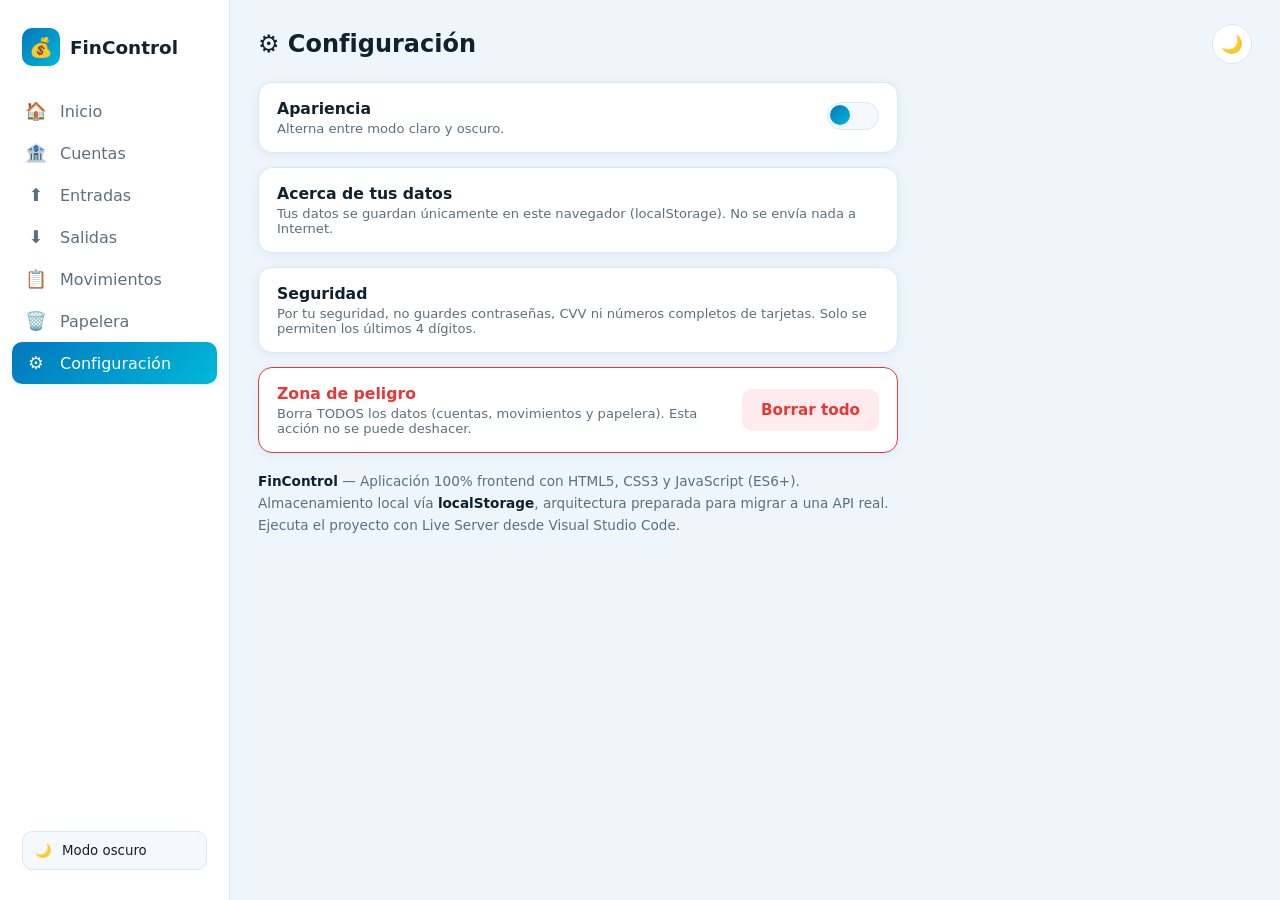
==== configuracion.html @ 9997af48 "Add files via upload" ====
<!DOCTYPE html>
<html lang="es">
<head>
  <meta charset="UTF-8">
  <meta name="viewport" content="width=device-width, initial-scale=1.0">
  <title>FinControl — Configuración</title>
  <link rel="stylesheet" href="css/base.css">
  <link rel="stylesheet" href="css/configuracion.css">
</head>
<body>
  <div class="app-layout">
    <aside class="sidebar">
      <div class="brand">
        <div class="logo">💰</div>
        <span>FinControl</span>
      </div>
      <nav id="sidebar-nav"></nav>
      <div class="sidebar-footer">
        <button class="theme-toggle-btn" data-theme-toggle type="button">
          <span class="theme-icon">🌙</span>
          <span class="theme-label">Modo oscuro</span>
        </button>
      </div>
    </aside>

    <main class="content">
      <header class="page-header">
        <h1>⚙️ Configuración</h1>
        <div class="header-actions">
          <button class="btn-icon" data-theme-toggle type="button" title="Cambiar tema">
            <span class="theme-icon">🌙</span>
          </button>
        </div>
      </header>

      <div class="settings-list">
        <div class="setting-item">
          <div class="setting-info">
            <h3>Apariencia</h3>
            <p>Alterna entre modo claro y oscuro.</p>
          </div>
          <div class="setting-control">
            <button class="switch-btn" data-theme-toggle type="button" aria-label="Cambiar tema">
              <span class="knob"></span>
            </button>
          </div>
        </div>

        <div class="setting-item">
          <div class="setting-info">
            <h3>Acerca de tus datos</h3>
            <p>Tus datos se guardan únicamente en este navegador (localStorage). No se envía nada a Internet.</p>
          </div>
        </div>

        <div class="setting-item">
          <div class="setting-info">
            <h3>Seguridad</h3>
            <p>Por tu seguridad, no guardes contraseñas, CVV ni números completos de tarjetas. Solo se permiten los últimos 4 dígitos.</p>
          </div>
        </div>

        <div class="setting-item danger-zone">
          <div class="setting-info">
            <h3>Zona de peligro</h3>
            <p>Borra TODOS los datos (cuentas, movimientos y papelera). Esta acción no se puede deshacer.</p>
          </div>
          <div class="setting-control">
            <button class="btn btn-danger" id="clear-all-btn" type="button">Borrar todo</button>
          </div>
        </div>
      </div>

      <div class="about-box">
        <strong>FinControl</strong> — Aplicación 100% frontend con HTML5, CSS3 y JavaScript (ES6+).
        Almacenamiento local vía <strong>localStorage</strong>, arquitectura preparada para migrar a una API real.
        Ejecuta el proyecto con Live Server desde Visual Studio Code.
      </div>
    </main>

    <nav class="bottom-nav" id="bottom-nav"></nav>
  </div>

  <div class="modal-overlay" id="modal-overlay">
    <div class="modal">
      <h2 id="modal-title">Confirmar</h2>
      <p id="modal-text"></p>
      <div class="modal-actions">
        <button class="btn btn-outline" id="modal-cancel" type="button">Cancelar</button>
        <button class="btn btn-danger" id="modal-ok" type="button">Eliminar</button>
      </div>
    </div>
  </div>

  <script src="js/utils.js"></script>
  <script src="js/storage.js"></script>
  <script src="js/theme.js"></script>
  <script src="js/nav.js"></script>
  <script src="js/shared.js"></script>
  <script src="js/configuracion.js"></script>
</body>
</html>
---- css/base.css ----
/* =========================================================
   base.css — Variables, layout, navegación y componentes
   comunes (FinControl)
   ========================================================= */

/* --------------------- Temas --------------------- */
:root {
  --celeste: #4fc3f7;
  --cian: #00b8d9;
  --azul: #0277bd;
  --grad: linear-gradient(135deg, var(--azul), var(--cian));

  --bg: #eef5fb;
  --surface: #ffffff;
  --surface-2: #f4f9fd;
  --border: #dbe7f2;
  --text: #10222e;
  --text-2: #5a7080;
  --income: #00897b;
  --income-bg: #e0f2f1;
  --expense: #e53935;
  --expense-bg: #ffebee;
  --shadow: 0 2px 10px rgba(2, 119, 189, 0.08);
  --radius: 14px;
}

[data-theme="dark"] {
  --bg: #0a0e14;
  --surface: #121821;
  --surface-2: #1a2230;
  --border: #223041;
  --text: #e8f1f8;
  --text-2: #8fa6b8;
  --income: #4ddbc4;
  --income-bg: #0f2b26;
  --expense: #ff6b6b;
  --expense-bg: #2a1518;
  --shadow: 0 2px 10px rgba(0, 0, 0, 0.45);
}

/* --------------------- Reset --------------------- */
* { margin: 0; padding: 0; box-sizing: border-box; }

html { scroll-behavior: smooth; }

body {
  font-family: "Segoe UI", system-ui, -apple-system, Roboto, sans-serif;
  background: var(--bg);
  color: var(--text);
  min-height: 100vh;
  transition: background 0.25s ease, color 0.25s ease;
}

button { font-family: inherit; cursor: pointer; }
input, select, textarea { font-family: inherit; }
a { text-decoration: none; color: inherit; }

/* --------------------- Layout --------------------- */
.app-layout {
  display: flex;
  min-height: 100vh;
}

.sidebar {
  width: 230px;
  flex-shrink: 0;
  background: var(--surface);
  border-right: 1px solid var(--border);
  padding: 20px 12px;
  position: sticky;
  top: 0;
  height: 100vh;
  display: flex;
  flex-direction: column;
  gap: 4px;
}

.brand {
  display: flex;
  align-items: center;
  gap: 10px;
  padding: 8px 10px 20px;
  font-weight: 700;
  font-size: 1.15rem;
}

.brand .logo {
  width: 38px;
  height: 38px;
  border-radius: 10px;
  background: var(--grad);
  display: grid;
  place-items: center;
  font-size: 1.2rem;
  color: #fff;
}

.nav-link {
  display: flex;
  align-items: center;
  gap: 12px;
  padding: 11px 12px;
  border-radius: 10px;
  color: var(--text-2);
  font-weight: 500;
  transition: background 0.15s, color 0.15s;
}

.nav-link:hover { background: var(--surface-2); color: var(--text); }

.nav-link.active {
  background: var(--grad);
  color: #fff;
  box-shadow: var(--shadow);
}

.nav-icon { font-size: 1.1rem; width: 24px; text-align: center; }

.sidebar-footer { margin-top: auto; padding: 10px; }

.content {
  flex: 1;
  min-width: 0;
  padding: 24px 28px 90px;
  max-width: 1100px;
  margin: 0 auto;
  width: 100%;
}

/* --------------------- Barra inferior (móvil) --------------------- */
.bottom-nav {
  display: none;
  position: fixed;
  bottom: 0;
  left: 0;
  right: 0;
  background: var(--surface);
  border-top: 1px solid var(--border);
  justify-content: space-around;
  padding: 6px 4px calc(6px + env(safe-area-inset-bottom));
  z-index: 50;
}

.bottom-link {
  display: flex;
  flex-direction: column;
  align-items: center;
  gap: 2px;
  font-size: 0.62rem;
  color: var(--text-2);
  padding: 4px 8px;
  border-radius: 10px;
  min-width: 48px;
}

.bottom-link .nav-icon { font-size: 1.25rem; width: auto; }
.bottom-link.active { color: var(--cian); font-weight: 600; }

/* --------------------- Cabecera de página --------------------- */
.page-header {
  display: flex;
  align-items: center;
  justify-content: space-between;
  gap: 12px;
  margin-bottom: 18px;
  flex-wrap: wrap;
}

.page-header h1 { font-size: 1.5rem; }

.header-actions { display: flex; gap: 10px; align-items: center; }

/* --------------------- Botones --------------------- */
.btn {
  display: inline-flex;
  align-items: center;
  justify-content: center;
  gap: 8px;
  border: none;
  border-radius: 10px;
  padding: 11px 18px;
  font-size: 0.95rem;
  font-weight: 600;
  transition: transform 0.12s, box-shadow 0.12s, background 0.15s;
}

.btn:active { transform: scale(0.97); }

.btn-primary {
  background: var(--grad);
  color: #fff;
  box-shadow: 0 3px 10px rgba(0, 184, 217, 0.35);
}

.btn-primary:hover { filter: brightness(1.08); }

.btn-outline {
  background: var(--surface);
  color: var(--azul);
  border: 1.5px solid var(--cian);
}

[data-theme="dark"] .btn-outline { color: var(--celeste); }

.btn-outline:hover { background: var(--surface-2); }

.btn-danger {
  background: var(--expense-bg);
  color: var(--expense);
  border: 1.5px solid transparent;
}

.btn-danger:hover { filter: brightness(0.96); }

.btn-icon {
  width: 40px;
  height: 40px;
  padding: 0;
  border-radius: 50%;
  background: var(--surface);
  border: 1.5px solid var(--border);
  font-size: 1.1rem;
  display: inline-grid;
  place-items: center;
}

.btn-icon:hover { border-color: var(--cian); }

.btn-sm { padding: 7px 12px; font-size: 0.85rem; }

/* --------------------- Tarjetas --------------------- */
.card {
  background: var(--surface);
  border: 1px solid var(--border);
  border-radius: var(--radius);
  padding: 18px;
  box-shadow: var(--shadow);
}

.section-title {
  font-size: 1.05rem;
  margin-bottom: 12px;
  display: flex;
  align-items: center;
  gap: 8px;
}

/* --------------------- Formularios --------------------- */
.form-grid {
  display: grid;
  grid-template-columns: repeat(auto-fit, minmax(220px, 1fr));
  gap: 14px;
}

.field { display: flex; flex-direction: column; gap: 6px; }

.field.full { grid-column: 1 / -1; }

.field label { font-size: 0.85rem; font-weight: 600; color: var(--text-2); }

.field label .req { color: var(--expense); }

.field input,
.field select,
.field textarea {
  background: var(--surface-2);
  border: 1.5px solid var(--border);
  border-radius: 10px;
  padding: 11px 12px;
  font-size: 0.95rem;
  color: var(--text);
  outline: none;
  transition: border-color 0.15s, box-shadow 0.15s;
  width: 100%;
}

.field input:focus,
.field select:focus,
.field textarea:focus {
  border-color: var(--cian);
  box-shadow: 0 0 0 3px rgba(0, 184, 217, 0.15);
}

.field input.invalid,
.field select.invalid { border-color: var(--expense); }

.field-error {
  color: var(--expense);
  font-size: 0.8rem;
  display: none;
}

.field-error.visible { display: block; }

.form-actions {
  margin-top: 16px;
  display: flex;
  gap: 10px;
  flex-wrap: wrap;
}

/* --------------------- Alertas y avisos --------------------- */
.alert {
  padding: 12px 14px;
  border-radius: 10px;
  font-size: 0.9rem;
  margin-bottom: 14px;
  display: none;
}

.alert.visible { display: block; }

.alert-error { background: var(--expense-bg); color: var(--expense); border: 1px solid var(--expense); }
.alert-success { background: var(--income-bg); color: var(--income); border: 1px solid var(--income); }

/* --------------------- Estados vacíos --------------------- */
.empty-state {
  text-align: center;
  padding: 36px 16px;
  color: var(--text-2);
}

.empty-state .empty-icon { font-size: 2.4rem; margin-bottom: 10px; }
.empty-state p { margin-bottom: 14px; }

/* --------------------- Modal --------------------- */
.modal-overlay {
  position: fixed;
  inset: 0;
  background: rgba(5, 15, 25, 0.55);
  display: none;
  align-items: center;
  justify-content: center;
  z-index: 100;
  padding: 16px;
}

.modal-overlay.open { display: flex; }

.modal {
  background: var(--surface);
  border-radius: var(--radius);
  padding: 22px;
  width: 100%;
  max-width: 440px;
  box-shadow: 0 10px 40px rgba(0, 0, 0, 0.3);
  max-height: 90vh;
  overflow-y: auto;
}

.modal h2 { font-size: 1.15rem; margin-bottom: 12px; }

.modal p { color: var(--text-2); font-size: 0.92rem; margin-bottom: 16px; }

.modal-actions {
  display: flex;
  justify-content: flex-end;
  gap: 10px;
  margin-top: 18px;
}

/* --------------------- Chip de tipo --------------------- */
.chip {
  display: inline-flex;
  align-items: center;
  gap: 5px;
  padding: 3px 10px;
  border-radius: 999px;
  font-size: 0.75rem;
  font-weight: 600;
  background: var(--surface-2);
  color: var(--text-2);
  border: 1px solid var(--border);
}

/* --------------------- Responsive --------------------- */
@media (max-width: 860px) {
  .sidebar { display: none; }
  .bottom-nav { display: flex; }
  .content { padding: 16px 14px 96px; }
  .page-header h1 { font-size: 1.25rem; }
}

/* Toggle de tema en sidebar */
.theme-toggle-btn {
  display: flex;
  align-items: center;
  gap: 10px;
  width: 100%;
  padding: 11px 12px;
  border-radius: 10px;
  border: 1.5px solid var(--border);
  background: var(--surface-2);
  color: var(--text);
  font-weight: 500;
  transition: border-color 0.15s;
}

.theme-toggle-btn:hover { border-color: var(--cian); }
---- css/configuracion.css ----
/* =========================================================
   configuracion.css — Página de configuración (FinControl)
   ========================================================= */

.settings-list {
  display: flex;
  flex-direction: column;
  gap: 14px;
  max-width: 640px;
}

.setting-item {
  display: flex;
  align-items: center;
  justify-content: space-between;
  gap: 14px;
  background: var(--surface);
  border: 1px solid var(--border);
  border-radius: var(--radius);
  padding: 16px 18px;
  box-shadow: var(--shadow);
}

.setting-item .setting-info h3 {
  font-size: 0.98rem;
  margin-bottom: 3px;
}

.setting-item .setting-info p {
  font-size: 0.82rem;
  color: var(--text-2);
}

.setting-item .setting-control { flex-shrink: 0; }

.setting-item.danger-zone {
  border-color: var(--expense);
}

.setting-item.danger-zone .setting-info h3 { color: var(--expense); }

.about-box {
  max-width: 640px;
  margin-top: 18px;
  font-size: 0.85rem;
  color: var(--text-2);
  line-height: 1.6;
}

.about-box strong { color: var(--text); }

/* Botón tipo switch simple */
.switch-btn {
  position: relative;
  width: 52px;
  height: 28px;
  border-radius: 999px;
  border: none;
  background: var(--surface-2);
  border: 1.5px solid var(--border);
  transition: background 0.2s;
}

.switch-btn .knob {
  position: absolute;
  top: 2px;
  left: 2px;
  width: 20px;
  height: 20px;
  border-radius: 50%;
  background: var(--grad);
  transition: left 0.2s;
}

.switch-btn.on { background: rgba(0, 184, 217, 0.25); border-color: var(--cian); }
.switch-btn.on .knob { left: 26px; }
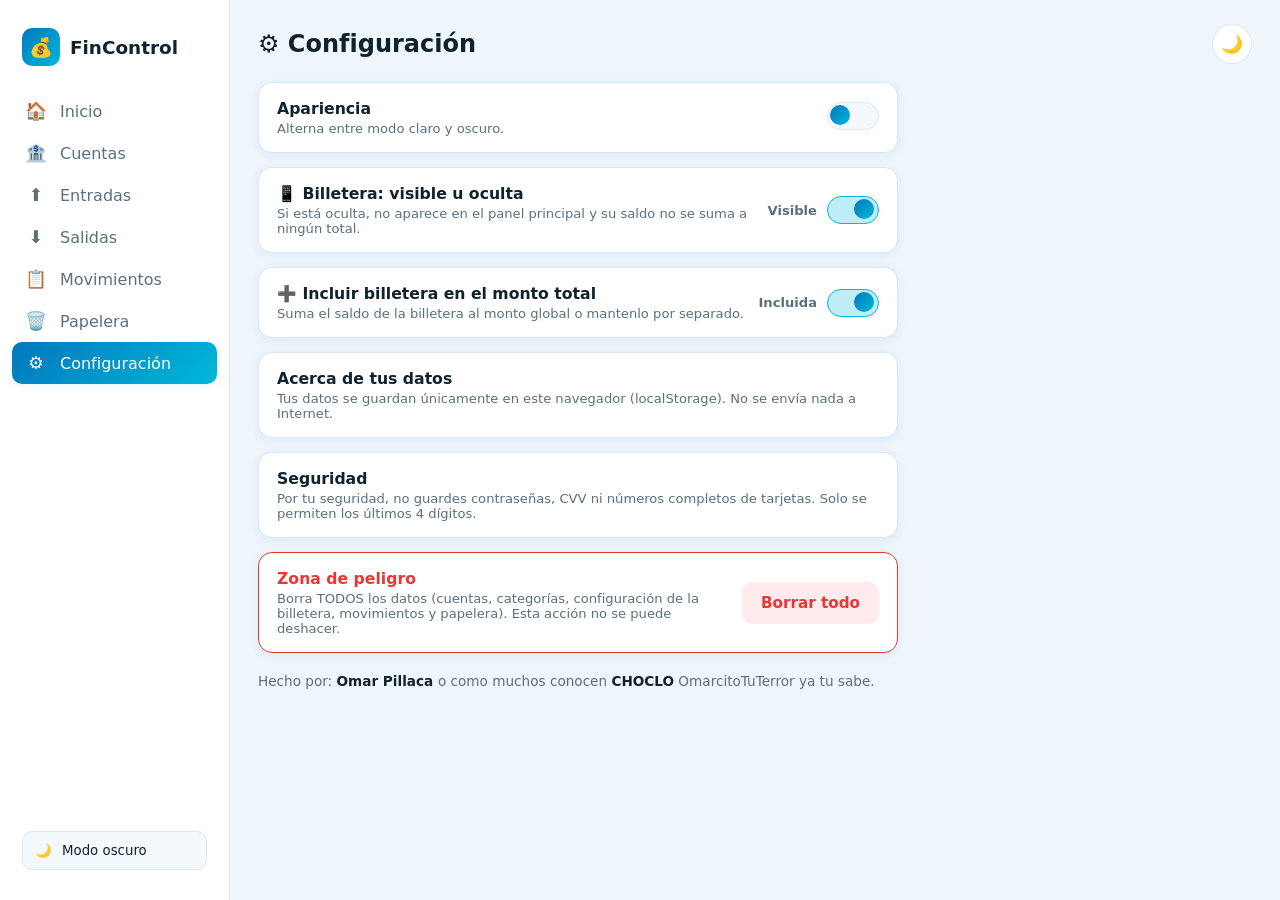
==== commit ddbfba3d: "Add files via upload" ====
--- a/configuracion.html
+++ b/configuracion.html
@@ -46,6 +46,35 @@
           </div>
         </div>
 
+        <!-- ============ [NUEVO] Configuración de la billetera ============ -->
+        <div class="setting-item">
+          <div class="setting-info">
+            <h3>📱 Billetera: visible u oculta</h3>
+            <p>Si está oculta, no aparece en el panel principal y su saldo no se suma a ningún total.</p>
+          </div>
+          <div class="setting-control switch-group">
+            <span class="switch-state" id="wallet-visible-state">Visible</span>
+            <button class="switch-btn on" id="wallet-visible-switch" type="button" role="switch"
+                    aria-checked="true" aria-label="Mostrar la billetera en el panel principal">
+              <span class="knob"></span>
+            </button>
+          </div>
+        </div>
+
+        <div class="setting-item" id="wallet-include-item">
+          <div class="setting-info">
+            <h3>➕ Incluir billetera en el monto total</h3>
+            <p id="wallet-include-note">Suma el saldo de la billetera al monto global o mantenlo por separado.</p>
+          </div>
+          <div class="setting-control switch-group">
+            <span class="switch-state" id="wallet-include-state">Incluida</span>
+            <button class="switch-btn on" id="wallet-include-switch" type="button" role="switch"
+                    aria-checked="true" aria-label="Incluir la billetera en el monto total">
+              <span class="knob"></span>
+            </button>
+          </div>
+        </div>
+
         <div class="setting-item">
           <div class="setting-info">
             <h3>Acerca de tus datos</h3>
@@ -63,7 +92,7 @@
         <div class="setting-item danger-zone">
           <div class="setting-info">
             <h3>Zona de peligro</h3>
-            <p>Borra TODOS los datos (cuentas, movimientos y papelera). Esta acción no se puede deshacer.</p>
+            <p>Borra TODOS los datos (cuentas, categorías, configuración de la billetera, movimientos y papelera). Esta acción no se puede deshacer.</p>
           </div>
           <div class="setting-control">
             <button class="btn btn-danger" id="clear-all-btn" type="button">Borrar todo</button>
@@ -72,9 +101,8 @@
       </div>
 
       <div class="about-box">
-        <strong>FinControl</strong> — Aplicación 100% frontend con HTML5, CSS3 y JavaScript (ES6+).
-        Almacenamiento local vía <strong>localStorage</strong>, arquitectura preparada para migrar a una API real.
-        Ejecuta el proyecto con Live Server desde Visual Studio Code.
+        Hecho por: <strong>Omar Pillaca </strong> o como muchos conocen <strong>CHOCLO</strong>
+        OmarcitoTuTerror ya tu sabe.
       </div>
     </main>
 
--- a/css/configuracion.css
+++ b/css/configuracion.css
@@ -74,3 +74,21 @@
 
 .switch-btn.on { background: rgba(0, 184, 217, 0.25); border-color: var(--cian); }
 .switch-btn.on .knob { left: 26px; }
+
+/* =========================================================
+   [NUEVO] Controles de la billetera
+   ========================================================= */
+.switch-group { display: flex; align-items: center; gap: 10px; }
+
+.switch-state {
+  font-size: 0.82rem;
+  font-weight: 600;
+  color: var(--text-2);
+  min-width: 54px;
+  text-align: right;
+}
+
+.setting-item.is-disabled .setting-info,
+.setting-item.is-disabled .switch-state { opacity: 0.55; }
+
+.switch-btn:disabled { cursor: not-allowed; opacity: 0.5; }
